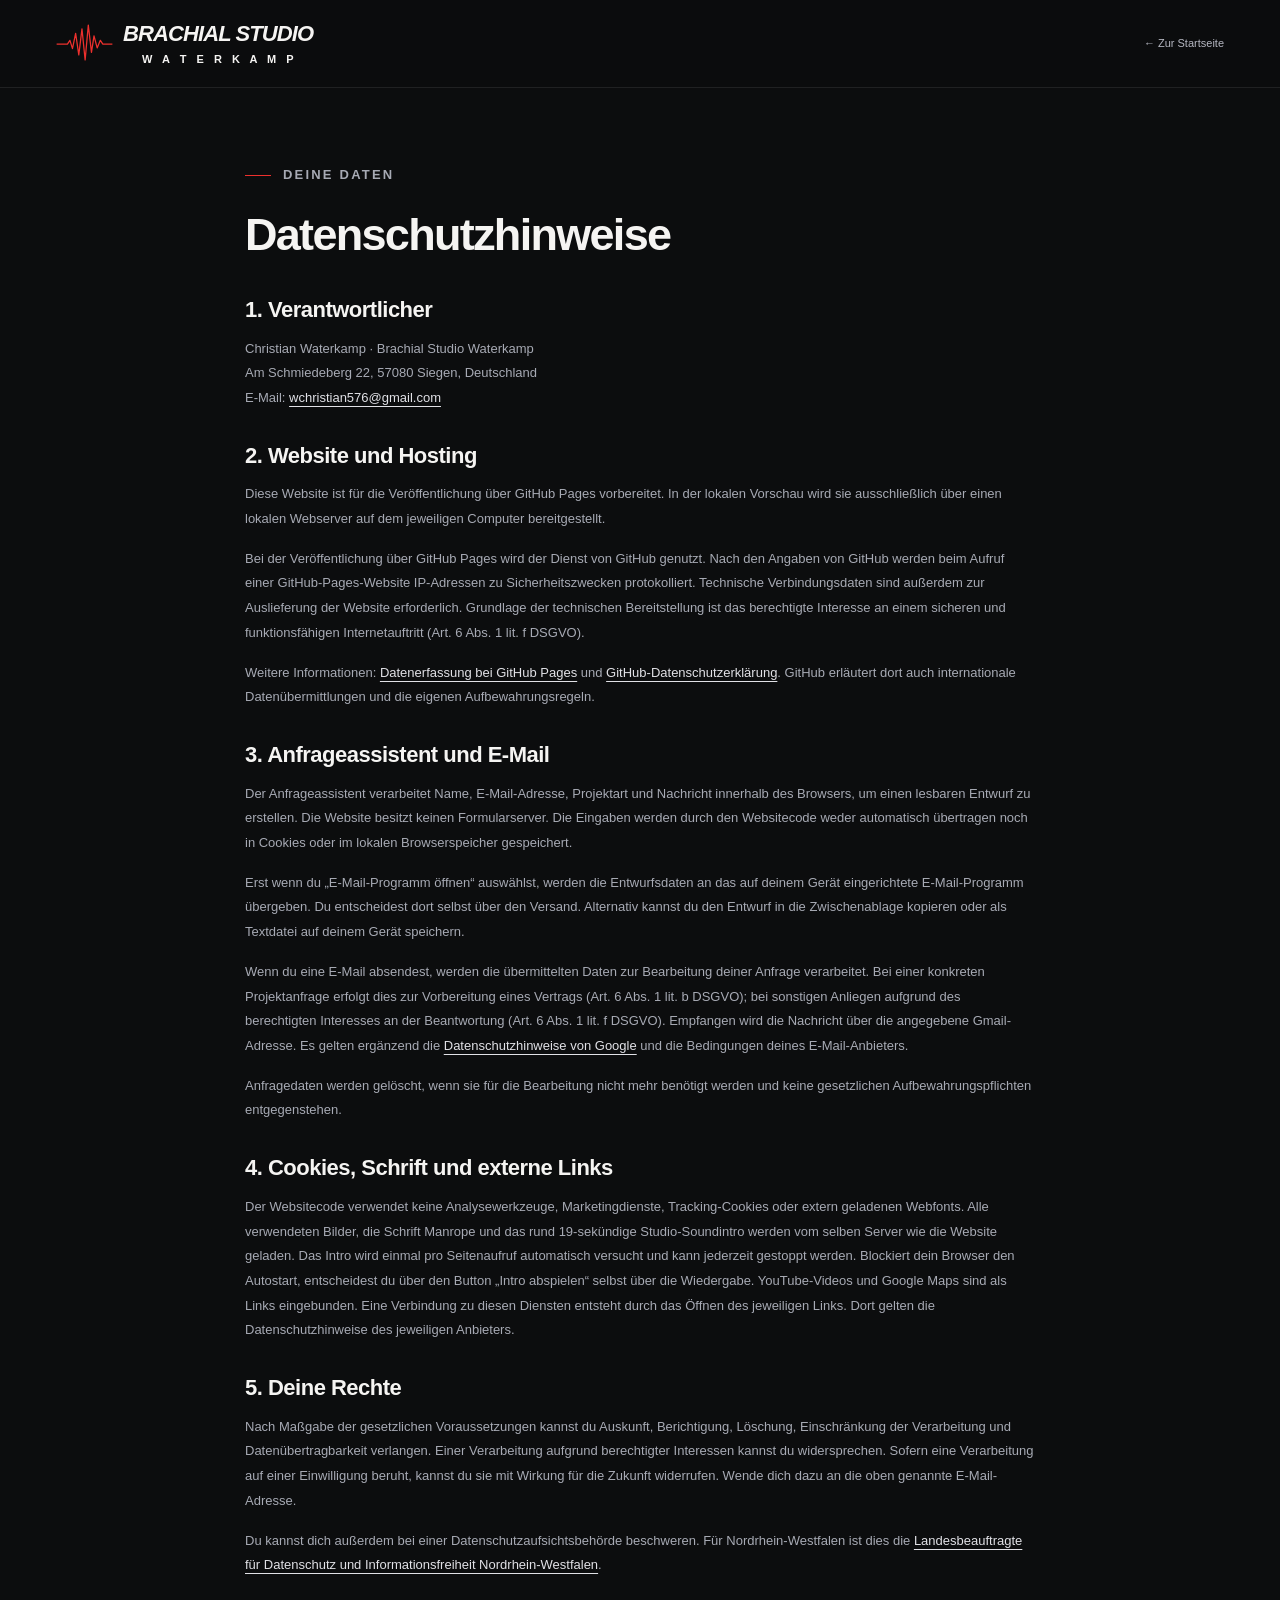
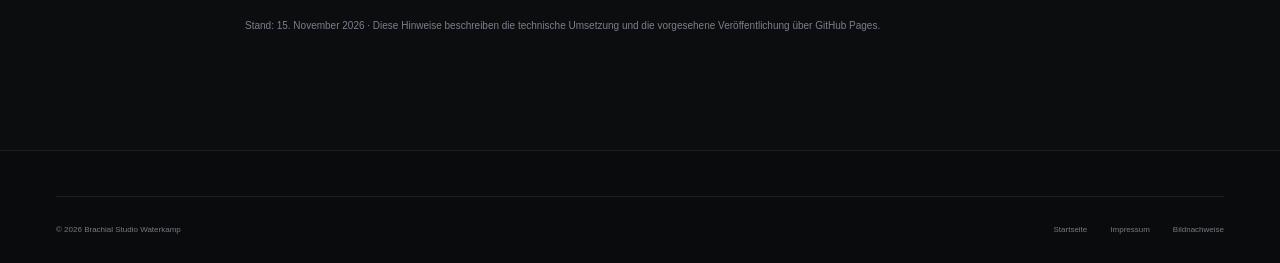
==== datenschutz.html @ 7c27e0cc "Website mit Soundintro hinzufügen" ====
<!doctype html>
<html lang="de"><head><meta charset="utf-8"><meta name="viewport" content="width=device-width, initial-scale=1"><meta name="theme-color" content="#0c0d0e"><title>Datenschutz | Brachial Studio Waterkamp</title><meta name="description" content="Hinweise zum Datenschutz, zur lokalen Anfragevorbereitung und zum Hosting der Website von Brachial Studio Waterkamp."><link rel="icon" href="assets/favicon.svg" type="image/svg+xml"><link rel="stylesheet" href="style.css"></head>
<body><a class="skip-link" href="#main">Zum Inhalt springen</a><header class="site-header legal-header"><div class="wrap header-inner"><a class="brand" href="index.html" aria-label="Brachial Studio Waterkamp – Startseite"><svg class="brand-wave" viewBox="0 0 90 64" aria-hidden="true"><path d="M1 33h17l4-6 4 13 5-24 5 34 5-41 5 49 5-55 5 43 4-26 5 19 5-12 4 6h15"/></svg><span class="brand-type"><strong>BRACHIAL STUDIO</strong><span>W A T E R K A M P</span></span></a><a class="legal-back" href="index.html">← Zur Startseite</a></div></header>
<main id="main" class="wrap legal-main"><p class="eyebrow"><span class="red-line"></span> DEINE DATEN</p><h1>Datenschutzhinweise</h1><h2>1. Verantwortlicher</h2><p>Christian Waterkamp · Brachial Studio Waterkamp<br>Am Schmiedeberg 22, 57080 Siegen, Deutschland<br>E-Mail: <a href="mailto:wchristian576@gmail.com">wchristian576@gmail.com</a></p><h2>2. Website und Hosting</h2><p>Diese Website ist für die Veröffentlichung über GitHub Pages vorbereitet. In der lokalen Vorschau wird sie ausschließlich über einen lokalen Webserver auf dem jeweiligen Computer bereitgestellt.</p><p>Bei der Veröffentlichung über GitHub Pages wird der Dienst von GitHub genutzt. Nach den Angaben von GitHub werden beim Aufruf einer GitHub-Pages-Website IP-Adressen zu Sicherheitszwecken protokolliert. Technische Verbindungsdaten sind außerdem zur Auslieferung der Website erforderlich. Grundlage der technischen Bereitstellung ist das berechtigte Interesse an einem sicheren und funktionsfähigen Internetauftritt (Art. 6 Abs. 1 lit. f DSGVO).</p><p>Weitere Informationen: <a href="https://docs.github.com/en/pages/getting-started-with-github-pages/what-is-github-pages#data-collection" target="_blank" rel="noopener noreferrer">Datenerfassung bei GitHub Pages</a> und <a href="https://docs.github.com/en/site-policy/privacy-policies/github-general-privacy-statement" target="_blank" rel="noopener noreferrer">GitHub-Datenschutzerklärung</a>. GitHub erläutert dort auch internationale Datenübermittlungen und die eigenen Aufbewahrungsregeln.</p><h2>3. Anfrageassistent und E-Mail</h2><p>Der Anfrageassistent verarbeitet Name, E-Mail-Adresse, Projektart und Nachricht innerhalb des Browsers, um einen lesbaren Entwurf zu erstellen. Die Website besitzt keinen Formularserver. Die Eingaben werden durch den Websitecode weder automatisch übertragen noch in Cookies oder im lokalen Browserspeicher gespeichert.</p><p>Erst wenn du „E-Mail-Programm öffnen“ auswählst, werden die Entwurfsdaten an das auf deinem Gerät eingerichtete E-Mail-Programm übergeben. Du entscheidest dort selbst über den Versand. Alternativ kannst du den Entwurf in die Zwischenablage kopieren oder als Textdatei auf deinem Gerät speichern.</p><p>Wenn du eine E-Mail absendest, werden die übermittelten Daten zur Bearbeitung deiner Anfrage verarbeitet. Bei einer konkreten Projektanfrage erfolgt dies zur Vorbereitung eines Vertrags (Art. 6 Abs. 1 lit. b DSGVO); bei sonstigen Anliegen aufgrund des berechtigten Interesses an der Beantwortung (Art. 6 Abs. 1 lit. f DSGVO). Empfangen wird die Nachricht über die angegebene Gmail-Adresse. Es gelten ergänzend die <a href="https://policies.google.com/privacy?hl=de" target="_blank" rel="noopener noreferrer">Datenschutzhinweise von Google</a> und die Bedingungen deines E-Mail-Anbieters.</p><p>Anfragedaten werden gelöscht, wenn sie für die Bearbeitung nicht mehr benötigt werden und keine gesetzlichen Aufbewahrungspflichten entgegenstehen.</p><h2>4. Cookies, Schrift und externe Links</h2><p>Der Websitecode verwendet keine Analysewerkzeuge, Marketingdienste, Tracking-Cookies oder extern geladenen Webfonts. Alle verwendeten Bilder, die Schrift Manrope und das rund 19-sekündige Studio-Soundintro werden vom selben Server wie die Website geladen. Das Intro wird einmal pro Seitenaufruf automatisch versucht und kann jederzeit gestoppt werden. Blockiert dein Browser den Autostart, entscheidest du über den Button „Intro abspielen“ selbst über die Wiedergabe. YouTube-Videos und Google Maps sind als Links eingebunden. Eine Verbindung zu diesen Diensten entsteht durch das Öffnen des jeweiligen Links. Dort gelten die Datenschutzhinweise des jeweiligen Anbieters.</p><h2>5. Deine Rechte</h2><p>Nach Maßgabe der gesetzlichen Voraussetzungen kannst du Auskunft, Berichtigung, Löschung, Einschränkung der Verarbeitung und Datenübertragbarkeit verlangen. Einer Verarbeitung aufgrund berechtigter Interessen kannst du widersprechen. Sofern eine Verarbeitung auf einer Einwilligung beruht, kannst du sie mit Wirkung für die Zukunft widerrufen. Wende dich dazu an die oben genannte E-Mail-Adresse.</p><p>Du kannst dich außerdem bei einer Datenschutzaufsichtsbehörde beschweren. Für Nordrhein-Westfalen ist dies die <a href="https://www.ldi.nrw.de/" target="_blank" rel="noopener noreferrer">Landesbeauftragte für Datenschutz und Informationsfreiheit Nordrhein-Westfalen</a>.</p><p class="legal-muted">Stand: 15. November 2026 · Diese Hinweise beschreiben die technische Umsetzung und die vorgesehene Veröffentlichung über GitHub Pages.</p></main><footer class="site-footer"><div class="wrap footer-bottom"><p>© 2026 Brachial Studio Waterkamp</p><nav aria-label="Rechtliche Informationen"><a href="index.html">Startseite</a><a href="impressum.html">Impressum</a><a href="bildnachweise.html">Bildnachweise</a></nav></div></footer></body></html>
---- style.css ----
@font-face{font-family:Manrope;src:url('assets/manrope-variable.ttf') format('truetype');font-weight:200 800;font-style:normal;font-display:swap}
:root{--bg:#0c0d0e;--panel:#131416;--panel-light:#191a1d;--text:#f5f4f2;--muted:#a3a4a9;--red:#ed302d;--red-hover:#ff4844;--line:#ffffff16;--max:1280px;--header:88px;--font:'Manrope',Arial,Helvetica,sans-serif;color-scheme:dark}
*,*::before,*::after{box-sizing:border-box}
html{scroll-behavior:smooth;scroll-padding-top:calc(var(--header) + 26px)}
body{margin:0;background:var(--bg);color:var(--text);font-family:var(--font);font-size:15px;line-height:1.8;-webkit-font-smoothing:antialiased}
body.menu-open{overflow:hidden}
button,input,select,textarea{font:inherit}
button,a,input,select,textarea{-webkit-tap-highlight-color:transparent}
button{cursor:pointer}
a{color:inherit;text-decoration:none}
button{color:inherit}
img{display:block;max-width:100%;height:auto}
figure,p,h1,h2,h3,h4{margin:0}
figure{min-width:0}
ul,ol{margin:0;padding:0}
::selection{background:#ed302d;color:#fff}
:focus-visible{outline:2px solid var(--red-hover);outline-offset:6px}
[hidden]{display:none!important}
.wrap{width:min(var(--max),calc(100% - 112px));margin-inline:auto}
.icon{width:21px;height:21px;fill:none;stroke:currentColor;stroke-width:1.6;stroke-linecap:round;stroke-linejoin:round;flex-shrink:0}
.svg-library{position:absolute;width:0;height:0;overflow:hidden}
.skip-link{position:fixed;left:20px;top:-100px;z-index:100;background:var(--red);padding:12px 20px;color:#fff}
.skip-link:focus{top:15px}
.site-header{height:var(--header);position:sticky;top:0;z-index:30;background:#0c0d0ef5;border-bottom:1px solid var(--line);backdrop-filter:blur(16px)}
.header-inner{height:100%;display:flex;justify-content:space-between;align-items:center;gap:28px}
.brand{display:inline-flex;gap:10px;align-items:center;flex-shrink:0;line-height:1}
.brand-wave{width:57px;height:49px;fill:none;stroke:var(--red);stroke-width:2;stroke-linejoin:round}
.brand-type{display:grid;text-align:center;gap:9px;white-space:nowrap}
.brand-type strong{font-size:22px;letter-spacing:-.9px;font-style:italic;font-weight:800}
.brand-type>span{font-size:11px;letter-spacing:3.5px;font-weight:700;padding-left:3px}
.main-nav{display:flex;gap:24px;height:100%;align-items:center}
.main-nav>a{font-size:12px;font-weight:600;color:#c1c1c5;position:relative;white-space:nowrap;display:flex;align-items:center;gap:9px;height:100%;transition:color .2s}
.main-nav>a::after{content:'';position:absolute;left:0;right:0;bottom:20px;height:2px;background:var(--red);transform:scaleX(0);transform-origin:left;transition:transform .2s}
.main-nav>a:hover,.main-nav>a.is-active{color:#fff}
.main-nav>a.is-active::after{transform:scaleX(1)}
.main-nav .nav-contact{color:#fff}
.nav-contact .icon{width:16px;height:16px;color:var(--red)}
.menu-toggle{display:none;background:none;border:0;width:44px;height:44px}
.hero{min-height:640px;position:relative;isolation:isolate;overflow:hidden;background:#08090b}
.hero-photo{position:absolute;inset:0 0 0 30%;z-index:-2}
.hero-photo img{width:100%;height:100%;object-fit:cover;object-position:60% center}
.hero::before{content:'';position:absolute;inset:0;z-index:-1;background:linear-gradient(90deg,#090a0c 2%,#090a0c 25%,#090a0cf0 35%,#090a0c80 46%,#090a0c08 62%),linear-gradient(0deg,#090a0cb3,transparent 30%)}
.hero-inner{position:relative;min-height:640px;display:flex;align-items:center;padding-top:48px;padding-bottom:76px}
.eyebrow{display:flex;align-items:center;gap:12px;font-size:10px;font-weight:700;letter-spacing:2.2px;color:#c5c5c9;line-height:1.6;text-transform:uppercase}
.live-dot{display:inline-block;width:6px;height:6px;border-radius:50%;background:var(--red);flex-shrink:0;box-shadow:0 0 12px #ed302d60}
.hero-copy{position:relative;max-width:610px}
.hero h1{font-size:clamp(58px,5.3vw,79px);font-weight:800;line-height:1.06;letter-spacing:-3.8px;margin:27px 0 25px}
.hero h1>span{color:var(--red)}
.hero-description{color:#c6c7cb;font-size:16px;line-height:1.8;letter-spacing:.1px;max-width:440px}
.button-group{display:flex;flex-wrap:wrap;gap:12px;margin-top:33px}
.button{display:inline-flex;justify-content:center;align-items:center;gap:20px;min-height:49px;padding:13px 22px;font-size:12px;font-weight:700;line-height:1.5;border:1px solid transparent;border-radius:3px;transition:background .2s,border-color .2s,transform .2s;cursor:pointer;text-align:center}
.button:hover{transform:translateY(-2px)}
.button-primary{background:var(--red);border-color:var(--red);color:#fff}
.button-primary:hover{background:var(--red-hover);border-color:var(--red-hover)}
.button-ghost{background:#090a0c40;border-color:#ffffff40;color:#eee}
.button-ghost:hover{background:#ffffff0a;border-color:#ffffff80}
.button .icon{width:18px;height:18px}
.hero-note{display:flex;align-items:center;gap:10px;font-size:10px;letter-spacing:.35px;color:#898b92;margin-top:27px}
.note-line{width:24px;height:1px;background:var(--red)}
.hero-caption{position:absolute;bottom:46px;right:0;display:flex;align-items:center;gap:12px;padding:14px 20px;background:#08090cb3;border:1px solid #ffffff1a;backdrop-filter:blur(10px);font-size:9px;letter-spacing:1.5px;line-height:1.5}
.hero-caption small{display:block;color:#b2b3bb;font-size:9px;font-weight:400;letter-spacing:.2px;margin-top:3px}
.hero-caption>.icon{width:16px;margin-left:14px;color:#b8b8bc}
.caption-dot{width:5px;height:5px;border-radius:50%;background:var(--red)}
.hero-coordinate{position:absolute;right:23px;top:25px;writing-mode:vertical-rl;font-size:8px;letter-spacing:2px;color:#7e7d85}
.service-strip{background:#101113;border-top:1px solid var(--line);border-bottom:1px solid var(--line)}
.service-strip-inner{display:grid;grid-template-columns:repeat(4,minmax(0,1fr))}
.service-strip-inner>a{display:flex;align-items:center;gap:17px;padding:28px 24px;position:relative;transition:background .2s}
.service-strip-inner>a:first-child{padding-left:0}
.service-strip-inner>a:last-child{padding-right:0}
.service-strip-inner>a+a::before{position:absolute;left:0;top:29px;bottom:29px;width:1px;content:'';background:#ffffff20}
.service-strip-inner>a:hover{background:#ffffff03}
.service-icon{width:28px;height:34px;fill:none;stroke:#dfdfe2;stroke-width:1.4;stroke-linecap:round;stroke-linejoin:round;flex-shrink:0}
.service-strip strong{display:block;font-size:13px;font-weight:700;line-height:1.6}
.service-strip small{display:block;font-size:10px;color:#8f9097;line-height:1.6;margin-top:4px;white-space:nowrap}
.strip-arrow{width:13px;height:13px;margin-left:auto;color:#64666c;flex-shrink:0}
.section{padding-block:110px}
.split{display:grid;grid-template-columns:1fr 1fr;align-items:center;gap:90px}
.red-line{height:1px;width:26px;background:var(--red);display:inline-block;flex-shrink:0}
h2{font-size:clamp(32px,3.1vw,45px);line-height:1.22;letter-spacing:-1.6px;font-weight:700}
.section-copy h2{margin-top:20px;margin-bottom:24px}
.section-copy>p:not(.eyebrow){font-size:13px;color:#a3a4ac;line-height:1.95;margin-top:15px}
.section-copy .lead{color:#dedee1!important;font-size:16px!important;line-height:1.7!important}
.studio-figure{position:relative;margin-top:4px;padding-bottom:40px}
.studio-figure>img{width:100%;aspect-ratio:1.55;object-fit:cover;object-position:center;filter:brightness(.87);border-radius:2px}
.studio-figure figcaption{display:flex;align-items:center;gap:9px;position:absolute;bottom:0;left:0;right:0;font-size:8px;letter-spacing:1.2px;line-height:1.5;color:#a3a3ab}
.studio-figure figcaption>span:last-child{margin-left:auto;color:#6f7079}
.studio-figure .live-dot{width:4px;height:4px}
.image-corner{position:absolute;right:-13px;top:-13px;height:70px;width:70px;border-top:1px solid var(--red);border-right:1px solid var(--red);z-index:-1}
.inline-facts{display:flex;gap:22px;margin-top:26px;color:#dedee0;font-size:10px}
.inline-facts>span{display:flex;gap:8px;align-items:center}
.inline-facts .icon{color:var(--red);width:15px;height:15px}
.text-link{display:inline-flex;align-items:center;gap:20px;font-size:11px;font-weight:700;line-height:1.7;padding:8px 0;border:0;background:none;border-bottom:1px solid #ed302d77;transition:color .2s,gap .2s}
.text-link .icon{color:var(--red);width:17px;height:17px}
.text-link:hover{gap:27px;color:#fff}
.section-copy>.text-link{margin-top:24px}
.services-section{padding:90px 0 20px;background:#111214;border-block:1px solid var(--line)}
.section-heading{display:flex;align-items:flex-end;justify-content:space-between;gap:40px;margin-bottom:53px}
.section-heading h2{margin-top:18px}
.section-heading>p{font-size:12px;line-height:1.9;color:#96979f;flex-shrink:0;padding-bottom:3px}
.service-detail{display:grid;grid-template-columns:1fr 1fr;align-items:center;gap:100px;padding:60px 0 66px;border-top:1px solid var(--line);scroll-margin-top:20px}
.section-number{font-size:9px;letter-spacing:1.5px;line-height:1.6;color:#777b84;font-weight:600}
.service-content h3{font-size:37px;line-height:1.22;letter-spacing:-1.3px;font-weight:700;margin:17px 0 20px}
.service-content>p{color:#a2a3ac;font-size:13px;line-height:1.95;max-width:440px}
.check-list{list-style:none;margin-top:21px}
.check-list>li{position:relative;font-size:11px;color:#c7c7cd;padding-left:19px;line-height:1.7;margin-bottom:8px}
.check-list>li::before{content:'';position:absolute;top:7px;left:0;width:4px;height:4px;background:var(--red)}
.service-content .text-link{margin-top:19px}
.service-image{position:relative;overflow:hidden;background:#16171b;border-radius:3px;min-height:350px}
.service-image img{width:100%;height:350px;object-fit:cover;filter:brightness(.73) saturate(.65);transition:filter .4s,transform .7s}
.service-image:hover img{transform:scale(1.035);filter:brightness(.85) saturate(.8)}
.service-image::after{content:'';position:absolute;inset:0;background:linear-gradient(0deg,#000b,transparent 40%);pointer-events:none}
.service-image figcaption{position:absolute;left:25px;right:25px;bottom:23px;display:flex;justify-content:space-between;font-size:8px;letter-spacing:1.5px;z-index:1}
.service-image figcaption>span{color:var(--red)}
.service-reverse .service-image{grid-column:1;grid-row:1}
.service-reverse .service-content{grid-column:2;grid-row:1}
.recording-image img{object-position:center 38%}
.mix-visual{background:linear-gradient(135deg,#1e2025,#111216);border:1px solid #ffffff12;overflow:hidden;padding:26px;border-radius:3px;min-height:350px;display:flex;flex-direction:column;justify-content:space-between;position:relative}
.mix-visual::after{content:'';position:absolute;inset:0;pointer-events:none;background:repeating-linear-gradient(90deg,transparent,transparent 59px,#ffffff03 59px,#ffffff03 60px)}
.mix-topline{display:flex;justify-content:space-between;gap:20px;font-size:7px;color:#777b87;letter-spacing:1.3px}
.mix-topline>span:first-child{display:flex;align-items:center;gap:8px;color:#c6c6cc}
.mix-topline .live-dot{width:4px;height:4px}
.audio-tracks{margin-block:28px;display:grid;gap:8px}
.audio-track{height:22px;position:relative;background:#ed302d0a;border-inline:1px solid #ed302d55;overflow:hidden}
.audio-track::before{content:'';position:absolute;inset:1px 0;background:var(--red);opacity:.65;clip-path:polygon(0 48%,2% 40%,3% 60%,4% 34%,5% 65%,6% 46%,8% 48%,9% 12%,10% 88%,11% 30%,12% 69%,14% 47%,16% 20%,17% 80%,18% 40%,20% 48%,21% 5%,22% 95%,23% 30%,25% 50%,27% 10%,28% 90%,29% 22%,30% 76%,31% 35%,32% 65%,35% 47%,38% 25%,39% 76%,40% 46%,42% 48%,44% 7%,45% 93%,46% 35%,48% 48%,50% 14%,51% 86%,52% 37%,54% 50%,56% 20%,57% 79%,59% 37%,61% 60%,63% 46%,65% 2%,66% 98%,68% 39%,70% 50%,72% 20%,73% 78%,74% 38%,76% 50%,78% 13%,79% 88%,80% 32%,82% 50%,84% 30%,85% 72%,87% 48%,89% 7%,90% 92%,91% 33%,93% 50%,95% 24%,96% 76%,98% 45%,100% 50%,100% 55%,0 55%)}
.track-two{margin-left:25px}.track-two::before{transform:scaleY(.6) scaleX(-1);opacity:.35}.track-three{margin-right:33px}.track-three::before{transform:scaleY(.8);opacity:.5}.track-four{margin-left:65px}.track-four::before{transform:scaleX(-1) scaleY(.5);opacity:.35}
.mix-bottom{display:flex;justify-content:space-between;align-items:end}
.mix-bottom>strong{font-size:28px;line-height:1.25;letter-spacing:-.7px;font-weight:600}
.mix-bottom>strong>span{color:var(--red)}
.mix-bottom>svg{width:71px;height:76px;fill:#ed302d;opacity:.8}
.about-section{background:radial-gradient(ellipse at 10% 100%,#ed302d07,transparent 60%)}
.about-split{grid-template-columns:.85fr 1.15fr;gap:110px}
.about-portrait{position:relative;max-width:460px}
.about-portrait>img{width:100%;aspect-ratio:1.04;object-fit:cover;object-position:55% 30%;border-radius:3px;filter:brightness(.85)}
.about-portrait figcaption{display:flex;justify-content:space-between;font-size:8px;letter-spacing:1.5px;padding-top:16px;color:#9a9ba5}
.about-portrait figcaption>span:last-child{color:var(--red)}
.about-section strong{color:#d0d0d6;font-weight:600}
.references-section{background:#111214;border-block:1px solid var(--line)}
.release-grid{display:grid;grid-template-columns:1fr 1fr;gap:30px}
.release-card{display:block;min-width:0}
.release-art{position:relative;height:310px;padding:26px 32px;overflow:hidden;display:flex;flex-direction:column;align-items:flex-start;justify-content:space-between;border:1px solid #ffffff0d;transition:filter .3s;border-radius:3px}
.release-art::after{content:'';position:absolute;inset:-30%;pointer-events:none;opacity:.25;background:repeating-radial-gradient(ellipse at center,transparent,transparent 12px,#b3d4fa55 13px,transparent 14px);transform:rotate(-23deg)}
.release-blue{background:radial-gradient(ellipse at 75% 70%,#3269a0b3,transparent 65%),linear-gradient(120deg,#0a1629,#193554)}
.release-red{background:radial-gradient(ellipse at 75% 70%,#a52a37a1,transparent 65%),linear-gradient(120deg,#200c10,#381d23)}
.release-red::after{background:repeating-radial-gradient(ellipse at center,transparent,transparent 12px,#ffadb455 13px,transparent 14px);transform:rotate(23deg)}
.release-artist{font-size:11px;letter-spacing:4px;font-weight:700;z-index:1;line-height:1.5}
.release-artist small{display:block;font-size:7px;letter-spacing:1.7px;margin-top:7px;color:#b6a0a4}
.cover-title{font-size:82px;font-weight:800;line-height:.82;letter-spacing:-5px;z-index:1}
.release-red .cover-title{font-size:61px;line-height:.88;letter-spacing:-3px}
.release-genre{font-size:8px;letter-spacing:3px;z-index:1;margin-bottom:9px;color:#a7bdd7}
.release-red .release-genre{color:#d6a3a8}
.cover-note{position:absolute;left:32px;bottom:13px;font-size:5px;letter-spacing:1px;opacity:.5}
.release-play{position:absolute;bottom:29px;right:31px;width:51px;height:51px;display:grid;place-items:center;border:1px solid #ffffff55;border-radius:50%;background:#0003;z-index:2;transition:background .3s,transform .3s}
.release-play>.icon{fill:#fff;stroke:none;width:19px;height:19px;margin-right:3px}
.release-card:hover .release-play{background:var(--red);border-color:var(--red);transform:scale(1.07)}
.release-card:hover .release-art{filter:brightness(1.15)}
.release-art:has(>img)::after{display:none}
.release-art>img{position:absolute;inset:0;width:100%;height:100%;object-fit:contain}
.release-art:has(>img){padding:0;background:#0a101d}
.release-art.release-red:has(>img){background:#10262b}
.release-info{display:flex;gap:20px;justify-content:space-between;align-items:center;padding:23px 0 4px}
.release-info .section-number{font-size:7px;letter-spacing:1.2px}
.release-info h3{font-size:19px;font-weight:600;line-height:1.5;margin-top:4px;letter-spacing:-.4px}
.release-info h3 small{font-size:11px;color:#92939c;letter-spacing:0;font-weight:400}
.release-platform{display:flex;align-items:center;gap:10px;font-size:9px;color:#a8a9b0;white-space:nowrap}
.release-platform>.icon{width:14px;height:14px;color:var(--red)}
.external-note{font-size:9px;color:#797c85;margin-top:27px}
.process-section{padding-block:90px}
.process-section .section-heading{margin-bottom:40px}
.process-list{list-style:none;display:grid;grid-template-columns:repeat(3,1fr);gap:55px}
.process-list>li{border-top:1px solid #ffffff20;padding-top:20px}
.process-list>li>span{color:var(--red);font-size:10px;letter-spacing:1px}
.process-list h3{font-size:17px;line-height:1.5;margin:17px 0 11px;font-weight:600;letter-spacing:-.3px}
.process-list p{font-size:12px;color:#92959f;line-height:1.9;max-width:320px}
.contact-section{background:radial-gradient(ellipse at 0% 70%,#a3131312,transparent 50%),#111214;border-top:1px solid var(--line)}
.contact-grid{display:grid;grid-template-columns:1fr 1.05fr;gap:100px;align-items:start}
.contact-copy h2{font-size:61px;line-height:1.11;letter-spacing:-2.7px;margin:22px 0 25px}
.contact-copy h2>span{color:var(--red)}
.contact-copy>p:not(.eyebrow){color:#9699a3;font-size:13px;line-height:1.9}
.contact-email{display:flex;align-items:center;gap:15px;font-size:15px;font-weight:600;letter-spacing:-.2px;margin-top:34px;padding-bottom:20px;border-bottom:1px solid var(--line);overflow-wrap:anywhere}
.contact-email>.icon:first-child{color:var(--red);width:18px}
.contact-email>.icon:last-child{margin-left:auto;width:16px;color:#787b86}
.contact-email:hover{color:var(--red-hover)}
address{display:flex;align-items:flex-start;gap:17px;margin-top:22px;font-style:normal;font-size:11px;line-height:1.9;color:#a1a3ae}
address>.icon{width:17px;height:19px;color:var(--red);margin-top:3px}
address strong{color:#dddde1;font-size:12px;font-weight:600}
.map-link{font-size:9px;display:inline-block;color:#c4c4cd;margin-top:9px;border-bottom:1px solid #ffffff33}
.contact-copy .contact-appointment{font-size:10px!important;color:#777a86!important;margin-top:20px;padding-left:34px}
.contact-form-panel{background:#191a1e;border:1px solid #ffffff0b;padding:32px;border-radius:4px}
.contact-form-panel>h3{font-size:21px;letter-spacing:-.6px;font-weight:600;line-height:1.4}
.form-intro{font-size:11px;color:#888c99;margin-top:6px;margin-bottom:26px}
.form-row{display:grid;grid-template-columns:1fr 1fr;gap:16px}
.field{margin-bottom:18px;min-width:0}
.field label{display:block;font-size:10px;font-weight:600;color:#c5c6ce;line-height:1.5;margin-bottom:9px}
.field label>span{color:var(--red)}
.field input,.field select,.field textarea{display:block;width:100%;max-width:100%;background:#111216;border:1px solid #ffffff16;padding:12px 13px;font-size:11px;line-height:1.6;border-radius:2px;color:#ececf0;transition:border-color .2s}
.field input{min-height:44px}
.field select{min-height:44px;padding-right:25px}
.field textarea{resize:vertical;min-height:120px;max-height:450px}
.field input::placeholder,.field textarea::placeholder{color:#747987;opacity:1}
.field input:focus,.field select:focus,.field textarea:focus{outline:none;border-color:#ed302daa}
.field select:invalid{color:#888c99}
.form-note{font-size:9px;line-height:1.85;color:#9396a2;margin-bottom:21px}
.form-note a{color:#bec0c8;text-decoration:underline;text-underline-offset:3px}
.form-submit{width:100%;justify-content:space-between;padding-inline:18px}
.field-note{font-size:8px;color:#7f8491;margin-top:13px;text-align:center}
.request-preview{margin-top:25px;padding-top:25px;border-top:1px solid var(--line)}
.request-preview h4{font-size:18px;letter-spacing:-.5px;line-height:1.5}
.request-preview>p{color:#a6aab4;font-size:11px;line-height:1.8;margin-top:10px}
.request-preview pre{font-family:var(--font);font-size:10px;line-height:1.8;background:#111216;padding:18px;color:#cacbd1;white-space:pre-wrap;overflow-wrap:anywhere;max-height:270px;overflow:auto}
.preview-actions{display:flex;flex-wrap:wrap;gap:10px;margin-top:17px}
.preview-actions .button{font-size:10px;padding:11px 13px;gap:9px;min-height:42px}
.request-status{min-height:18px;color:#c6c6ce!important;font-size:10px!important}
.noscript-message{font-size:12px;margin-top:20px;color:#c0c1c9}
.noscript-message a{color:var(--red);overflow-wrap:anywhere}
.site-footer{border-top:1px solid var(--line);padding-top:45px;background:#0a0b0d}
.footer-top{display:flex;align-items:center;justify-content:space-between;gap:30px;padding-bottom:37px}
.footer-top>.brand .brand-wave{width:43px;height:40px}
.footer-top>.brand .brand-type strong{font-size:18px}
.footer-top>.brand .brand-type>span{font-size:8px}
.footer-top>p{font-size:11px;color:#888b95;line-height:1.8;margin-right:auto;margin-left:55px}
.back-top{display:flex;align-items:center;gap:18px;font-size:10px;color:#b0b2bb}
.back-top>span{width:36px;height:36px;display:grid;place-items:center;border:1px solid #ffffff20;border-radius:50%;font-size:18px}
.back-top:hover>span{border-color:var(--red);color:var(--red)}
.footer-bottom{border-top:1px solid var(--line);padding-block:21px;display:flex;align-items:center;justify-content:space-between;gap:25px;font-size:8px;color:#747a86}
.footer-bottom nav{display:flex;gap:23px}
.footer-bottom nav a{padding:5px 0}
.footer-bottom nav a:hover{color:var(--text)}
.footer-location{display:flex;align-items:center;gap:8px;font-size:7px;letter-spacing:1.3px}
.footer-location .live-dot{width:4px;height:4px}
.intro-player{position:fixed;right:24px;bottom:24px;z-index:28;max-width:calc(100% - 32px);display:flex;align-items:center;gap:14px;padding:13px 14px 13px 17px;background:#15161bf2;border:1px solid #ffffff24;border-radius:4px;box-shadow:0 8px 35px #0006;backdrop-filter:blur(12px)}
.intro-info>span{display:block;font-size:7px;font-weight:700;letter-spacing:1.7px;color:#cacbd1;line-height:1.5}
.intro-info>p{font-size:10px;line-height:1.6;margin-top:3px;color:#8f95a2}
.intro-button{background:transparent;border:1px solid #ed302d80;border-radius:3px;padding:10px 12px;min-height:44px;white-space:nowrap;font-size:10px;font-weight:600;transition:background .2s}
.intro-button:hover{background:#ed302d22}
.intro-button:disabled{opacity:.5;cursor:wait}
.intro-close{display:grid;place-items:center;width:44px;min-width:44px;height:44px;padding:0;background:none;border:0;border-radius:3px;color:#999fac;font-size:23px;line-height:1}
.intro-close:hover{background:#ffffff0a;color:#fff}
body:has(.intro-player:not([hidden])){padding-bottom:110px}
.intro-bars{display:flex;gap:3px;align-items:center;height:25px;width:23px;flex-shrink:0}
.intro-bars>i{display:block;width:3px;height:10px;background:var(--red);transform-origin:center}
.intro-bars>i:nth-child(2){height:22px}.intro-bars>i:nth-child(3){height:16px}.intro-bars>i:nth-child(4){height:8px}
.intro-player.is-playing .intro-bars>i{animation:intro-level .75s ease-in-out infinite alternate}
.intro-player.is-playing .intro-bars>i:nth-child(2){animation-delay:-.3s}.intro-player.is-playing .intro-bars>i:nth-child(3){animation-delay:-.5s}.intro-player.is-playing .intro-bars>i:nth-child(4){animation-delay:-.15s}
.intro-noscript{display:grid;gap:10px;padding:20px;font-size:12px;max-width:360px}.intro-noscript audio{max-width:100%}
@keyframes intro-level{from{transform:scaleY(.4)}to{transform:scaleY(1)}}
@media(max-width:680px){.intro-player{inset-inline:16px;bottom:16px;gap:10px;padding:11px 12px}.intro-info{min-width:0;flex:1}.intro-info>p{font-size:8px}.intro-info>span{font-size:6px}.intro-button{font-size:9px;padding:9px 10px}.intro-bars{gap:2px;width:18px}.intro-bars>i{width:2px}}
.reveal{opacity:1;transform:none}
.reveal.will-reveal{opacity:0;transform:translateY(18px);transition:opacity .65s ease,transform .65s ease}
.reveal.will-reveal.is-visible{opacity:1;transform:translateY(0)}
/* Legal pages share the same visual language without loading external services. */
.legal-header .header-inner{justify-content:space-between}
.legal-back{font-size:11px;color:#b5b7c1;display:flex;align-items:center;gap:12px}
.legal-main{max-width:790px;padding-block:75px 100px;min-height:70vh}
.legal-main h1{font-size:45px;letter-spacing:-1.7px;line-height:1.2;margin:20px 0 35px}
.legal-main h2{font-size:22px;letter-spacing:-.5px;margin-top:32px;margin-bottom:13px}
.legal-main h3{font-size:16px;margin-top:26px;margin-bottom:12px}
.legal-main p,.legal-main li{font-size:13px;color:#a7aab4;line-height:1.9;margin-bottom:15px}
.legal-main ul{padding-left:20px}
.legal-main a{color:#e1e1e6;text-decoration:underline;text-underline-offset:4px;overflow-wrap:anywhere}
.legal-main address{font-size:14px;display:block;margin-top:0}
.legal-main .legal-muted{font-size:10px;color:#797f8d;margin-top:38px}
@media(min-width:1550px){.hero,.hero-inner{min-height:690px}.hero-photo{inset:0 0 0 33%}.hero h1{font-size:84px}.hero-copy{max-width:650px}}
@media(max-width:1270px){.wrap{width:calc(100% - 80px)}.main-nav{gap:18px}.main-nav>a{font-size:10px}.brand-wave{width:47px}.brand-type strong{font-size:19px}.brand-type>span{font-size:9px;letter-spacing:3px}.hero,.hero-inner{min-height:620px}.hero h1{font-size:69px}.hero-photo{left:24%}.service-strip-inner>a{gap:12px;padding-inline:17px}.service-strip strong{font-size:11px}.service-strip small{font-size:9px}.strip-arrow{display:none}.split{gap:60px}.service-detail{gap:70px}.contact-grid{gap:60px}.contact-copy h2{font-size:54px}.release-info{align-items:start;gap:10px}.release-platform{font-size:8px}.release-info h3{font-size:17px}.release-info h3 small{display:block}.footer-top>p{margin-left:25px}}
@media(max-width:1050px){:root{--header:77px}.header-inner{gap:20px}.wrap{width:calc(100% - 64px)}.brand-wave{width:45px;height:42px}.brand-type strong{font-size:18px}.brand-type>span{font-size:8px}.main-nav{gap:13px}.main-nav>a{font-size:9px}.main-nav>a .icon{display:none}.hero,.hero-inner{min-height:595px}.hero h1{font-size:65px}.hero-copy>.eyebrow{font-size:8px;letter-spacing:1.6px}.hero-description{font-size:14px}.hero-caption{bottom:27px;font-size:8px;right:0}.hero-coordinate{display:none}.hero-photo img{object-position:62% center}.service-strip-inner>a{gap:11px;padding-inline:14px}.service-icon{width:22px}.service-strip strong{font-size:10px}.service-strip small{font-size:8px}.section{padding-block:80px}.split{gap:45px}.section-copy h2{font-size:34px}.inline-facts{gap:14px;font-size:8px}.service-detail{gap:55px;padding-block:45px}.service-content h3{font-size:31px}.service-content>p{font-size:12px}.service-image,.mix-visual{min-height:320px}.service-image img{height:320px}.contact-grid{gap:40px;grid-template-columns:.9fr 1.1fr}.contact-copy h2{font-size:47px}.contact-form-panel{padding:25px}.contact-email{font-size:12px;gap:10px}.release-art{height:280px}.cover-title{font-size:72px}.release-red .cover-title{font-size:54px}.process-list{gap:32px}.section-heading>p{font-size:11px}.process-list h3{font-size:15px}.footer-location{display:none}}
@media(max-width:900px){.menu-toggle{display:flex;flex-direction:column;justify-content:center;gap:7px;align-items:center;margin-right:-8px;z-index:32}.menu-toggle>span{width:22px;height:1px;background:#fff;transition:transform .25s}.menu-toggle[aria-expanded=true]>span:first-child{transform:translateY(4px) rotate(45deg)}.menu-toggle[aria-expanded=true]>span:last-child{transform:translateY(-4px) rotate(-45deg)}.main-nav{display:none;position:fixed;top:var(--header);inset-inline:0;height:calc(100dvh - var(--header));background:#0c0d0efc;padding:25px 32px 40px;overflow:auto;flex-direction:column;align-items:stretch;gap:0;z-index:31}.main-nav.is-open{display:flex}.main-nav>a{height:auto;min-height:60px;border-bottom:1px solid var(--line);font-size:18px;font-weight:500;justify-content:space-between}.main-nav>a::after{left:auto;right:0;bottom:29px;width:22px;height:1px}.main-nav .nav-contact{color:var(--red)}.main-nav>a .icon{display:block}.hero-photo{left:20%}.hero::before{background:linear-gradient(90deg,#090a0c 0%,#090a0cf5 29%,#090a0cb3 45%,#090a0c15 75%),linear-gradient(0deg,#090a0cb3,transparent 40%)}.service-strip-inner{grid-template-columns:1fr 1fr}.service-strip-inner>a{padding:22px!important;gap:18px}.service-strip-inner>a:nth-child(odd){padding-left:0!important}.service-strip-inner>a:nth-child(even){padding-right:0!important}.service-strip-inner>a:nth-child(3)::before{display:none}.service-strip-inner>a:nth-child(n+3){border-top:1px solid var(--line)}.service-strip strong{font-size:12px}.service-strip small{font-size:10px}.service-icon{width:27px}.strip-arrow{display:block;margin-right:15px}.section-copy h2{font-size:31px}.section-copy>p:not(.eyebrow){font-size:12px}.split{gap:38px}.inline-facts{flex-direction:column;gap:10px;font-size:10px}.studio-figure>img{aspect-ratio:1.1}.studio-figure figcaption{flex-wrap:wrap;font-size:6px}.service-detail{gap:38px}.service-content h3{font-size:29px}.service-image,.mix-visual{min-height:300px}.service-image img{height:300px}.mix-bottom>strong{font-size:24px}.mix-topline>span:last-child{display:none}.check-list>li{font-size:10px}.about-split{grid-template-columns:.85fr 1.15fr}.about-portrait>img{aspect-ratio:.85}.about-portrait figcaption{font-size:6px;letter-spacing:1px}.contact-grid{gap:30px;grid-template-columns:.9fr 1.1fr}.contact-copy h2{font-size:43px}.form-row{grid-template-columns:1fr;gap:0}.contact-form-panel>h3{font-size:19px}.contact-form-panel{padding:24px}.contact-email{gap:8px;font-size:11px}.contact-email>.icon:last-child{display:none}.release-info{display:block}.release-platform{margin-top:10px;font-size:9px}.release-info h3 small{display:inline}.release-art{padding:25px}.cover-note{left:25px}.process-list{gap:25px}.process-list p{font-size:11px}.footer-top>p{font-size:10px;margin-left:0}.back-top{font-size:9px;gap:10px}}
@media(max-width:680px){:root{--header:72px}.wrap{width:calc(100% - 40px)}.brand{gap:8px}.brand-wave{width:41px;height:39px}.brand-type strong{font-size:17px;letter-spacing:-.6px}.brand-type>span{font-size:7px;letter-spacing:2.9px}.brand-type{gap:7px}.hero{min-height:800px}.hero-inner{min-height:800px;align-items:flex-start;padding-top:45px;padding-bottom:330px}.hero-copy{width:100%}.hero-copy>.eyebrow{font-size:7px;letter-spacing:1.3px;gap:8px}.hero h1{font-size:57px;letter-spacing:-2.8px;margin-top:21px;margin-bottom:20px;line-height:1.04}.hero-description{font-size:12px;line-height:1.9;max-width:290px}.hero-photo{left:0;top:auto;height:390px;bottom:0;right:0}.hero-photo img{object-position:69% center}.hero::before{background:linear-gradient(180deg,#090a0c 0%,#090a0c 47%,#090a0cf0 51%,#090a0c20 70%,#090a0c08 86%,#090a0c60 100%)}.hero-caption{left:0;right:auto;bottom:20px;padding:11px 13px;background:#08090ca6;font-size:7px;letter-spacing:1.2px;gap:9px}.hero-caption small{font-size:8px}.hero-caption>.icon{width:14px;margin-left:10px}.hero-note{font-size:8px;margin-top:17px;letter-spacing:0}.button-group{gap:10px;margin-top:25px}.button{font-size:10px;padding:12px 16px;gap:12px;min-height:45px}.hero .button-primary>.icon{width:15px}.service-strip-inner>a{padding:21px 8px!important;gap:11px;min-width:0}.service-strip-inner>a:nth-child(odd){padding-left:0!important}.service-strip-inner>a:nth-child(even){padding-left:16px!important}.service-strip-inner>a+a::before{top:23px;bottom:23px}.service-strip strong{font-size:10px;line-height:1.5}.service-strip small{font-size:8px;white-space:normal;line-height:1.6}.service-icon{width:21px;height:28px}.strip-arrow{display:none}.section{padding-block:66px}.split{grid-template-columns:1fr;gap:35px}.studio-split>.section-copy{grid-row:1}.section-copy h2{font-size:34px;line-height:1.24;letter-spacing:-1.3px;margin-top:17px;margin-bottom:21px}.section-copy>p:not(.eyebrow){font-size:12px;line-height:1.95}.eyebrow{font-size:8px;letter-spacing:1.6px;gap:9px}.red-line{width:21px}.inline-facts{flex-direction:row;gap:20px;font-size:9px;margin-top:24px}.section-copy>.text-link{margin-top:19px}.text-link{font-size:10px}.studio-figure{margin-top:5px;padding-bottom:30px}.studio-figure>img{aspect-ratio:1.65;filter:brightness(.95)}.studio-figure figcaption{font-size:7px;flex-wrap:nowrap}.image-corner{right:-8px;top:-8px;width:45px;height:45px}.services-section{padding-top:63px;padding-bottom:6px}.section-heading{display:block;margin-bottom:33px}.section-heading h2{font-size:32px;letter-spacing:-1.3px;line-height:1.23;margin-top:16px}.section-heading>p{margin-top:18px;font-size:11px}.service-detail{grid-template-columns:1fr;gap:28px;padding:35px 0 42px;scroll-margin-top:15px}.service-content h3{font-size:31px;line-height:1.2;margin:15px 0 19px}.service-content>p{font-size:12px;max-width:none}.section-number{font-size:8px;letter-spacing:1.5px}.check-list>li{font-size:10px;margin-bottom:10px}.service-content .text-link{margin-top:14px}.service-image,.mix-visual{min-height:250px}.service-image img{height:250px}.service-image figcaption{font-size:7px;bottom:19px;inset-inline:21px}.service-reverse .service-content{grid-row:auto;grid-column:auto}.service-reverse .service-image{grid-row:auto;grid-column:auto}.recording-image img{object-position:center 37%}.mix-visual{padding:23px;min-height:290px}.mix-bottom>strong{font-size:26px}.audio-tracks{margin-block:23px}.about-split{grid-template-columns:1fr;gap:32px}.about-split>.section-copy{grid-row:1}.about-portrait{max-width:none}.about-portrait>img{aspect-ratio:1.2;object-position:50% 22%}.about-portrait figcaption{font-size:7px}.section-copy .lead{font-size:14px!important}.release-grid{grid-template-columns:1fr;gap:35px}.release-art{height:285px;padding:25px 29px}.cover-title{font-size:83px}.release-red .cover-title{font-size:61px}.release-artist{font-size:10px}.release-info{display:flex;align-items:center;gap:15px;padding-top:17px}.release-info h3{font-size:18px}.release-info h3 small{display:block;font-size:10px;margin-top:2px}.release-info .section-number{font-size:6px;letter-spacing:.8px}.release-platform{font-size:8px;gap:6px;margin-top:0}.external-note{font-size:8px;line-height:1.8;margin-top:26px}.process-section{padding-block:61px}.process-list{grid-template-columns:1fr;gap:24px}.process-list>li{display:grid;grid-template-columns:32px 1fr;gap:0 15px;padding-top:20px}.process-list>li>span{grid-column:1;grid-row:1/3;padding-top:5px}.process-list h3{grid-column:2;margin:0 0 9px;font-size:16px}.process-list p{grid-column:2;max-width:none;font-size:11px}.contact-grid{grid-template-columns:1fr;gap:38px}.contact-copy h2{font-size:55px;letter-spacing:-2px;margin-top:21px}.contact-copy>p:not(.eyebrow){font-size:12px}.contact-email{font-size:14px;gap:13px;margin-top:26px;max-width:400px;padding-bottom:18px}.contact-email>.icon:last-child{display:block}.contact-copy .contact-appointment{margin-top:16px}.contact-form-panel{padding:24px 20px}.contact-form-panel>h3{font-size:20px}.form-intro{margin-bottom:25px;font-size:11px}.field{margin-bottom:19px}.field label{font-size:11px}.field input,.field select,.field textarea{font-size:16px;padding:12px;min-height:48px}.field input::placeholder,.field textarea::placeholder{font-size:13px}.field select{font-size:16px}.form-row{grid-template-columns:1fr;gap:0}.form-note{font-size:10px}.form-submit{font-size:12px;min-height:48px}.field-note{font-size:8px;margin-top:14px}.preview-actions .button{width:100%;justify-content:center}.request-preview pre{font-size:11px}.site-footer{padding-top:35px}.footer-top{flex-wrap:wrap;gap:23px;padding-bottom:29px;align-items:center}.footer-top>.brand .brand-wave{width:36px}.footer-top>.brand .brand-type strong{font-size:15px}.footer-top>.brand .brand-type>span{font-size:6px}.footer-top>p{width:100%;order:3;margin:0;font-size:10px}.back-top{margin-left:auto;font-size:0;gap:0}.back-top>span{font-size:17px;width:32px;height:32px}.footer-bottom{flex-direction:column;align-items:flex-start;gap:13px;padding-block:22px;font-size:8px}.footer-bottom nav{gap:25px}.legal-main{padding-block:47px 65px}.legal-main h1{font-size:36px;letter-spacing:-1.4px}.legal-main h2{font-size:22px}.legal-main p,.legal-main li{font-size:12px}.legal-back{font-size:10px;gap:5px}.legal-back .icon{width:15px}.desktop-break{display:none}}
@media(max-width:370px){.intro-info>p{display:none}.intro-info>span{letter-spacing:.6px;white-space:nowrap}.wrap{width:calc(100% - 32px)}.hero h1{font-size:44px;letter-spacing:-2.2px}.hero,.hero-inner{min-height:790px}.hero .button{font-size:9px;padding:11px 12px;gap:9px}.hero-copy>.eyebrow{font-size:6px}.hero-description{font-size:11px}.inline-facts{gap:13px;font-size:8px}.service-strip strong{font-size:9px}.service-strip small{font-size:7px}.service-strip-inner>a{gap:8px}.contact-copy h2{font-size:50px}.contact-email{font-size:12px}.release-info h3{font-size:16px}.release-platform{font-size:7px}.release-art{padding-inline:23px}.release-red .cover-title{font-size:53px}.cover-title{font-size:75px}.contact-form-panel{padding:22px 17px}}
@media(prefers-reduced-motion:reduce){html{scroll-behavior:auto}*,*::before,*::after{animation-duration:.01ms!important;transition-duration:.01ms!important;animation-iteration-count:1!important}.reveal.will-reveal{opacity:1;transform:none}}
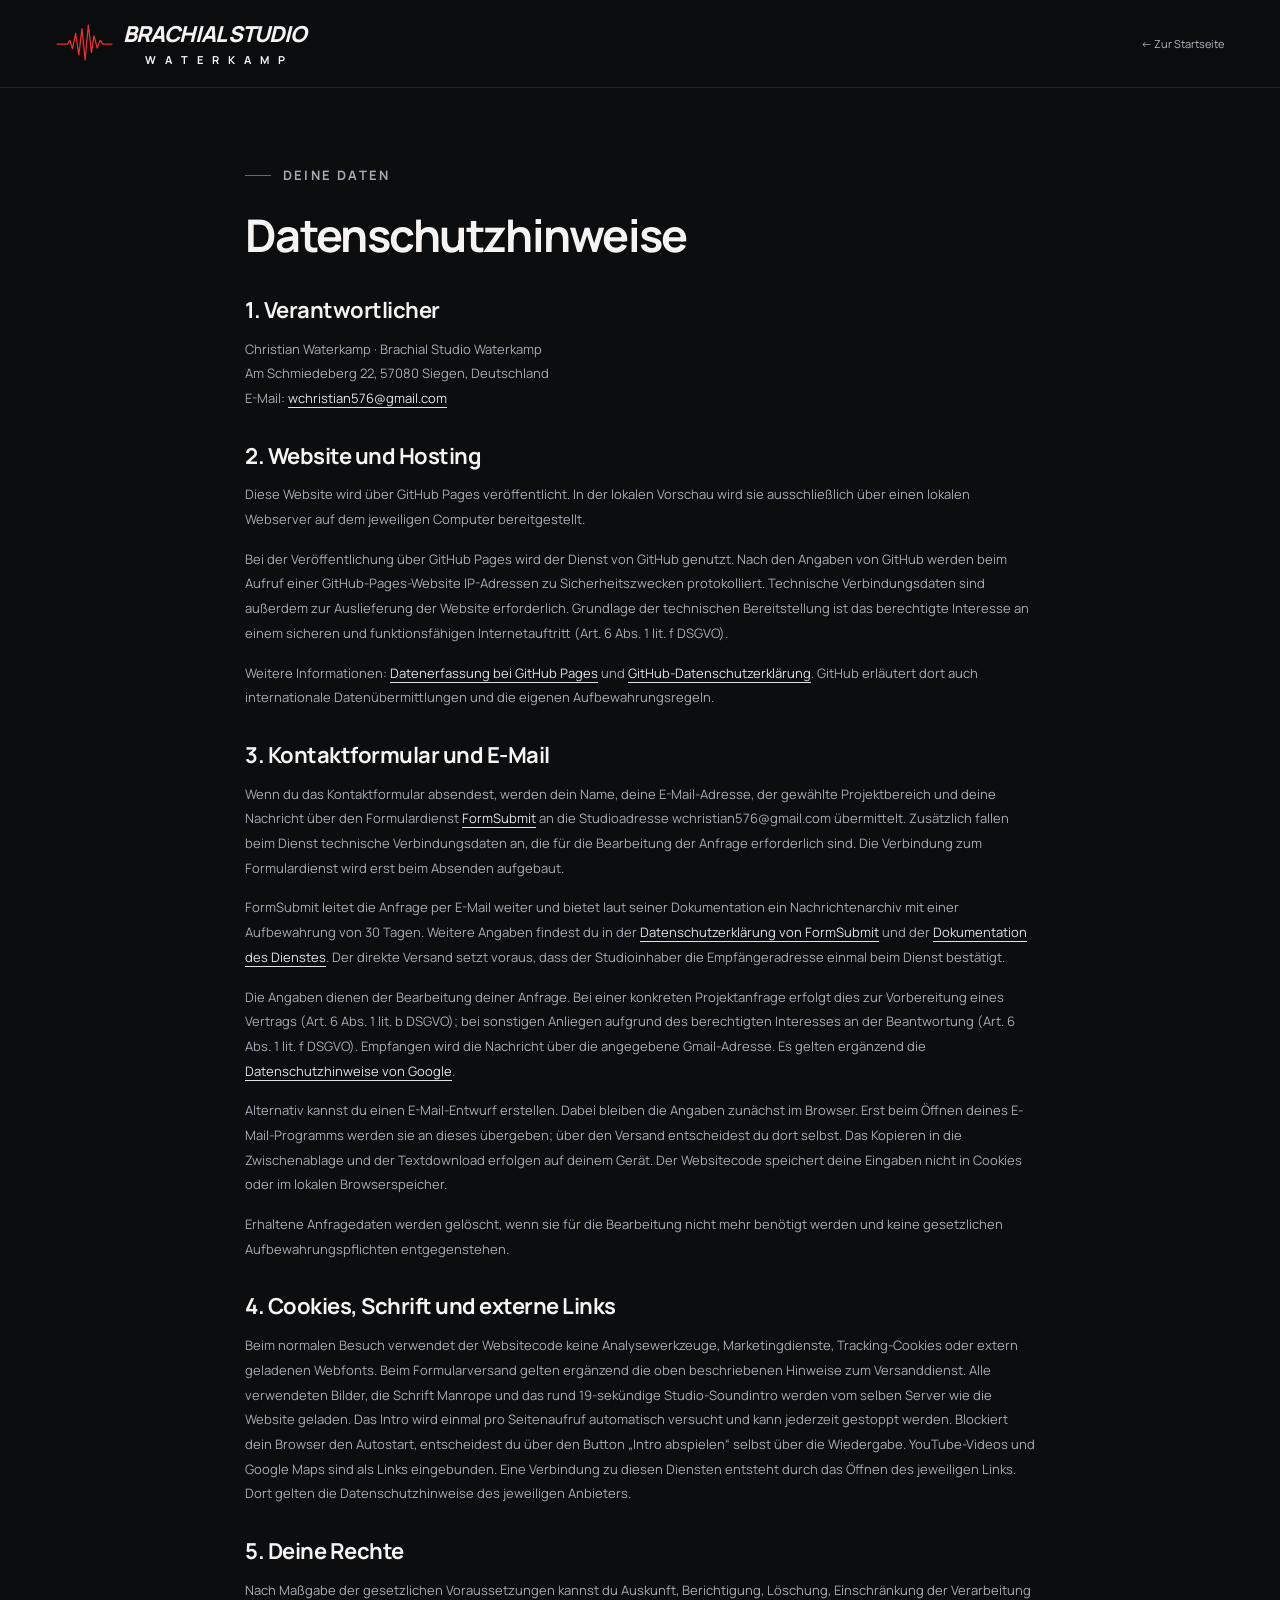
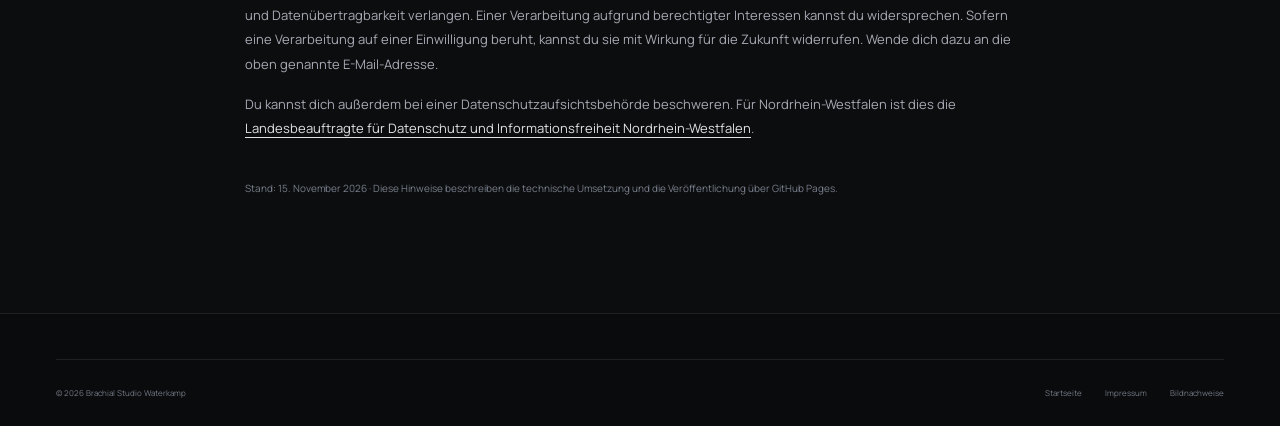
==== commit 6ad76a3e: "Kontaktformular: Direktversand und Projektauswahl reparieren" ====
--- a/datenschutz.html
+++ b/datenschutz.html
@@ -1,4 +1,4 @@
 <!doctype html>
-<html lang="de"><head><meta charset="utf-8"><meta name="viewport" content="width=device-width, initial-scale=1"><meta name="theme-color" content="#0c0d0e"><title>Datenschutz | Brachial Studio Waterkamp</title><meta name="description" content="Hinweise zum Datenschutz, zur lokalen Anfragevorbereitung und zum Hosting der Website von Brachial Studio Waterkamp."><link rel="icon" href="assets/favicon.svg" type="image/svg+xml"><link rel="stylesheet" href="style.css"></head>
+<html lang="de"><head><meta charset="utf-8"><meta name="viewport" content="width=device-width, initial-scale=1"><meta name="theme-color" content="#0c0d0e"><title>Datenschutz | Brachial Studio Waterkamp</title><meta name="description" content="Hinweise zum Datenschutz, zum Kontaktformular und zum Hosting der Website von Brachial Studio Waterkamp."><link rel="icon" href="assets/favicon.svg" type="image/svg+xml"><link rel="stylesheet" href="style.css"></head>
 <body><a class="skip-link" href="#main">Zum Inhalt springen</a><header class="site-header legal-header"><div class="wrap header-inner"><a class="brand" href="index.html" aria-label="Brachial Studio Waterkamp – Startseite"><svg class="brand-wave" viewBox="0 0 90 64" aria-hidden="true"><path d="M1 33h17l4-6 4 13 5-24 5 34 5-41 5 49 5-55 5 43 4-26 5 19 5-12 4 6h15"/></svg><span class="brand-type"><strong>BRACHIAL STUDIO</strong><span>W A T E R K A M P</span></span></a><a class="legal-back" href="index.html">← Zur Startseite</a></div></header>
-<main id="main" class="wrap legal-main"><p class="eyebrow"><span class="red-line"></span> DEINE DATEN</p><h1>Datenschutzhinweise</h1><h2>1. Verantwortlicher</h2><p>Christian Waterkamp · Brachial Studio Waterkamp<br>Am Schmiedeberg 22, 57080 Siegen, Deutschland<br>E-Mail: <a href="mailto:wchristian576@gmail.com">wchristian576@gmail.com</a></p><h2>2. Website und Hosting</h2><p>Diese Website ist für die Veröffentlichung über GitHub Pages vorbereitet. In der lokalen Vorschau wird sie ausschließlich über einen lokalen Webserver auf dem jeweiligen Computer bereitgestellt.</p><p>Bei der Veröffentlichung über GitHub Pages wird der Dienst von GitHub genutzt. Nach den Angaben von GitHub werden beim Aufruf einer GitHub-Pages-Website IP-Adressen zu Sicherheitszwecken protokolliert. Technische Verbindungsdaten sind außerdem zur Auslieferung der Website erforderlich. Grundlage der technischen Bereitstellung ist das berechtigte Interesse an einem sicheren und funktionsfähigen Internetauftritt (Art. 6 Abs. 1 lit. f DSGVO).</p><p>Weitere Informationen: <a href="https://docs.github.com/en/pages/getting-started-with-github-pages/what-is-github-pages#data-collection" target="_blank" rel="noopener noreferrer">Datenerfassung bei GitHub Pages</a> und <a href="https://docs.github.com/en/site-policy/privacy-policies/github-general-privacy-statement" target="_blank" rel="noopener noreferrer">GitHub-Datenschutzerklärung</a>. GitHub erläutert dort auch internationale Datenübermittlungen und die eigenen Aufbewahrungsregeln.</p><h2>3. Anfrageassistent und E-Mail</h2><p>Der Anfrageassistent verarbeitet Name, E-Mail-Adresse, Projektart und Nachricht innerhalb des Browsers, um einen lesbaren Entwurf zu erstellen. Die Website besitzt keinen Formularserver. Die Eingaben werden durch den Websitecode weder automatisch übertragen noch in Cookies oder im lokalen Browserspeicher gespeichert.</p><p>Erst wenn du „E-Mail-Programm öffnen“ auswählst, werden die Entwurfsdaten an das auf deinem Gerät eingerichtete E-Mail-Programm übergeben. Du entscheidest dort selbst über den Versand. Alternativ kannst du den Entwurf in die Zwischenablage kopieren oder als Textdatei auf deinem Gerät speichern.</p><p>Wenn du eine E-Mail absendest, werden die übermittelten Daten zur Bearbeitung deiner Anfrage verarbeitet. Bei einer konkreten Projektanfrage erfolgt dies zur Vorbereitung eines Vertrags (Art. 6 Abs. 1 lit. b DSGVO); bei sonstigen Anliegen aufgrund des berechtigten Interesses an der Beantwortung (Art. 6 Abs. 1 lit. f DSGVO). Empfangen wird die Nachricht über die angegebene Gmail-Adresse. Es gelten ergänzend die <a href="https://policies.google.com/privacy?hl=de" target="_blank" rel="noopener noreferrer">Datenschutzhinweise von Google</a> und die Bedingungen deines E-Mail-Anbieters.</p><p>Anfragedaten werden gelöscht, wenn sie für die Bearbeitung nicht mehr benötigt werden und keine gesetzlichen Aufbewahrungspflichten entgegenstehen.</p><h2>4. Cookies, Schrift und externe Links</h2><p>Der Websitecode verwendet keine Analysewerkzeuge, Marketingdienste, Tracking-Cookies oder extern geladenen Webfonts. Alle verwendeten Bilder, die Schrift Manrope und das rund 19-sekündige Studio-Soundintro werden vom selben Server wie die Website geladen. Das Intro wird einmal pro Seitenaufruf automatisch versucht und kann jederzeit gestoppt werden. Blockiert dein Browser den Autostart, entscheidest du über den Button „Intro abspielen“ selbst über die Wiedergabe. YouTube-Videos und Google Maps sind als Links eingebunden. Eine Verbindung zu diesen Diensten entsteht durch das Öffnen des jeweiligen Links. Dort gelten die Datenschutzhinweise des jeweiligen Anbieters.</p><h2>5. Deine Rechte</h2><p>Nach Maßgabe der gesetzlichen Voraussetzungen kannst du Auskunft, Berichtigung, Löschung, Einschränkung der Verarbeitung und Datenübertragbarkeit verlangen. Einer Verarbeitung aufgrund berechtigter Interessen kannst du widersprechen. Sofern eine Verarbeitung auf einer Einwilligung beruht, kannst du sie mit Wirkung für die Zukunft widerrufen. Wende dich dazu an die oben genannte E-Mail-Adresse.</p><p>Du kannst dich außerdem bei einer Datenschutzaufsichtsbehörde beschweren. Für Nordrhein-Westfalen ist dies die <a href="https://www.ldi.nrw.de/" target="_blank" rel="noopener noreferrer">Landesbeauftragte für Datenschutz und Informationsfreiheit Nordrhein-Westfalen</a>.</p><p class="legal-muted">Stand: 15. November 2026 · Diese Hinweise beschreiben die technische Umsetzung und die vorgesehene Veröffentlichung über GitHub Pages.</p></main><footer class="site-footer"><div class="wrap footer-bottom"><p>© 2026 Brachial Studio Waterkamp</p><nav aria-label="Rechtliche Informationen"><a href="index.html">Startseite</a><a href="impressum.html">Impressum</a><a href="bildnachweise.html">Bildnachweise</a></nav></div></footer></body></html>
+<main id="main" class="wrap legal-main"><p class="eyebrow"><span class="red-line"></span> DEINE DATEN</p><h1>Datenschutzhinweise</h1><h2>1. Verantwortlicher</h2><p>Christian Waterkamp · Brachial Studio Waterkamp<br>Am Schmiedeberg 22, 57080 Siegen, Deutschland<br>E-Mail: <a href="mailto:wchristian576@gmail.com">wchristian576@gmail.com</a></p><h2>2. Website und Hosting</h2><p>Diese Website wird über GitHub Pages veröffentlicht. In der lokalen Vorschau wird sie ausschließlich über einen lokalen Webserver auf dem jeweiligen Computer bereitgestellt.</p><p>Bei der Veröffentlichung über GitHub Pages wird der Dienst von GitHub genutzt. Nach den Angaben von GitHub werden beim Aufruf einer GitHub-Pages-Website IP-Adressen zu Sicherheitszwecken protokolliert. Technische Verbindungsdaten sind außerdem zur Auslieferung der Website erforderlich. Grundlage der technischen Bereitstellung ist das berechtigte Interesse an einem sicheren und funktionsfähigen Internetauftritt (Art. 6 Abs. 1 lit. f DSGVO).</p><p>Weitere Informationen: <a href="https://docs.github.com/en/pages/getting-started-with-github-pages/what-is-github-pages#data-collection" target="_blank" rel="noopener noreferrer">Datenerfassung bei GitHub Pages</a> und <a href="https://docs.github.com/en/site-policy/privacy-policies/github-general-privacy-statement" target="_blank" rel="noopener noreferrer">GitHub-Datenschutzerklärung</a>. GitHub erläutert dort auch internationale Datenübermittlungen und die eigenen Aufbewahrungsregeln.</p><h2>3. Kontaktformular und E-Mail</h2><p>Wenn du das Kontaktformular absendest, werden dein Name, deine E-Mail-Adresse, der gewählte Projektbereich und deine Nachricht über den Formulardienst <a href="https://formsubmit.co/" target="_blank" rel="noopener noreferrer">FormSubmit</a> an die Studioadresse wchristian576@gmail.com übermittelt. Zusätzlich fallen beim Dienst technische Verbindungsdaten an, die für die Bearbeitung der Anfrage erforderlich sind. Die Verbindung zum Formulardienst wird erst beim Absenden aufgebaut.</p><p>FormSubmit leitet die Anfrage per E-Mail weiter und bietet laut seiner Dokumentation ein Nachrichtenarchiv mit einer Aufbewahrung von 30 Tagen. Weitere Angaben findest du in der <a href="https://formsubmit.co/privacy.pdf" target="_blank" rel="noopener noreferrer">Datenschutzerklärung von FormSubmit</a> und der <a href="https://formsubmit.co/documentation" target="_blank" rel="noopener noreferrer">Dokumentation des Dienstes</a>. Der direkte Versand setzt voraus, dass der Studioinhaber die Empfängeradresse einmal beim Dienst bestätigt.</p><p>Die Angaben dienen der Bearbeitung deiner Anfrage. Bei einer konkreten Projektanfrage erfolgt dies zur Vorbereitung eines Vertrags (Art. 6 Abs. 1 lit. b DSGVO); bei sonstigen Anliegen aufgrund des berechtigten Interesses an der Beantwortung (Art. 6 Abs. 1 lit. f DSGVO). Empfangen wird die Nachricht über die angegebene Gmail-Adresse. Es gelten ergänzend die <a href="https://policies.google.com/privacy?hl=de" target="_blank" rel="noopener noreferrer">Datenschutzhinweise von Google</a>.</p><p>Alternativ kannst du einen E-Mail-Entwurf erstellen. Dabei bleiben die Angaben zunächst im Browser. Erst beim Öffnen deines E-Mail-Programms werden sie an dieses übergeben; über den Versand entscheidest du dort selbst. Das Kopieren in die Zwischenablage und der Textdownload erfolgen auf deinem Gerät. Der Websitecode speichert deine Eingaben nicht in Cookies oder im lokalen Browserspeicher.</p><p>Erhaltene Anfragedaten werden gelöscht, wenn sie für die Bearbeitung nicht mehr benötigt werden und keine gesetzlichen Aufbewahrungspflichten entgegenstehen.</p><h2>4. Cookies, Schrift und externe Links</h2><p>Beim normalen Besuch verwendet der Websitecode keine Analysewerkzeuge, Marketingdienste, Tracking-Cookies oder extern geladenen Webfonts. Beim Formularversand gelten ergänzend die oben beschriebenen Hinweise zum Versanddienst. Alle verwendeten Bilder, die Schrift Manrope und das rund 19-sekündige Studio-Soundintro werden vom selben Server wie die Website geladen. Das Intro wird einmal pro Seitenaufruf automatisch versucht und kann jederzeit gestoppt werden. Blockiert dein Browser den Autostart, entscheidest du über den Button „Intro abspielen“ selbst über die Wiedergabe. YouTube-Videos und Google Maps sind als Links eingebunden. Eine Verbindung zu diesen Diensten entsteht durch das Öffnen des jeweiligen Links. Dort gelten die Datenschutzhinweise des jeweiligen Anbieters.</p><h2>5. Deine Rechte</h2><p>Nach Maßgabe der gesetzlichen Voraussetzungen kannst du Auskunft, Berichtigung, Löschung, Einschränkung der Verarbeitung und Datenübertragbarkeit verlangen. Einer Verarbeitung aufgrund berechtigter Interessen kannst du widersprechen. Sofern eine Verarbeitung auf einer Einwilligung beruht, kannst du sie mit Wirkung für die Zukunft widerrufen. Wende dich dazu an die oben genannte E-Mail-Adresse.</p><p>Du kannst dich außerdem bei einer Datenschutzaufsichtsbehörde beschweren. Für Nordrhein-Westfalen ist dies die <a href="https://www.ldi.nrw.de/" target="_blank" rel="noopener noreferrer">Landesbeauftragte für Datenschutz und Informationsfreiheit Nordrhein-Westfalen</a>.</p><p class="legal-muted">Stand: 15. November 2026 · Diese Hinweise beschreiben die technische Umsetzung und die Veröffentlichung über GitHub Pages.</p></main><footer class="site-footer"><div class="wrap footer-bottom"><p>© 2026 Brachial Studio Waterkamp</p><nav aria-label="Rechtliche Informationen"><a href="index.html">Startseite</a><a href="impressum.html">Impressum</a><a href="bildnachweise.html">Bildnachweise</a></nav></div></footer></body></html>
--- a/style.css
+++ b/style.css
@@ -203,6 +203,13 @@
 .form-note a{color:#bec0c8;text-decoration:underline;text-underline-offset:3px}
 .form-submit{width:100%;justify-content:space-between;padding-inline:18px}
 .field-note{font-size:8px;color:#7f8491;margin-top:13px;text-align:center}
+.form-trap{display:none}
+.form-submit:disabled{opacity:.65;cursor:wait;transform:none}
+.form-alternative{margin-top:15px;font-size:10px;color:#aeb2bc}
+.form-status{font-size:11px;line-height:1.85;padding:13px 14px;margin-top:17px;border:1px solid #ffffff25;border-radius:3px;color:#dedfe3;background:#111216;overflow-wrap:anywhere}
+.form-status[data-state=success]{border-color:#5d9e7680;color:#c9e8d2}
+.form-status[data-state=error]{border-color:#ed302d80;color:#f0b2b0}
+.form-status[data-state=pending]{color:#c4c9d2}
 .request-preview{margin-top:25px;padding-top:25px;border-top:1px solid var(--line)}
 .request-preview h4{font-size:18px;letter-spacing:-.5px;line-height:1.5}
 .request-preview>p{color:#a6aab4;font-size:11px;line-height:1.8;margin-top:10px}
